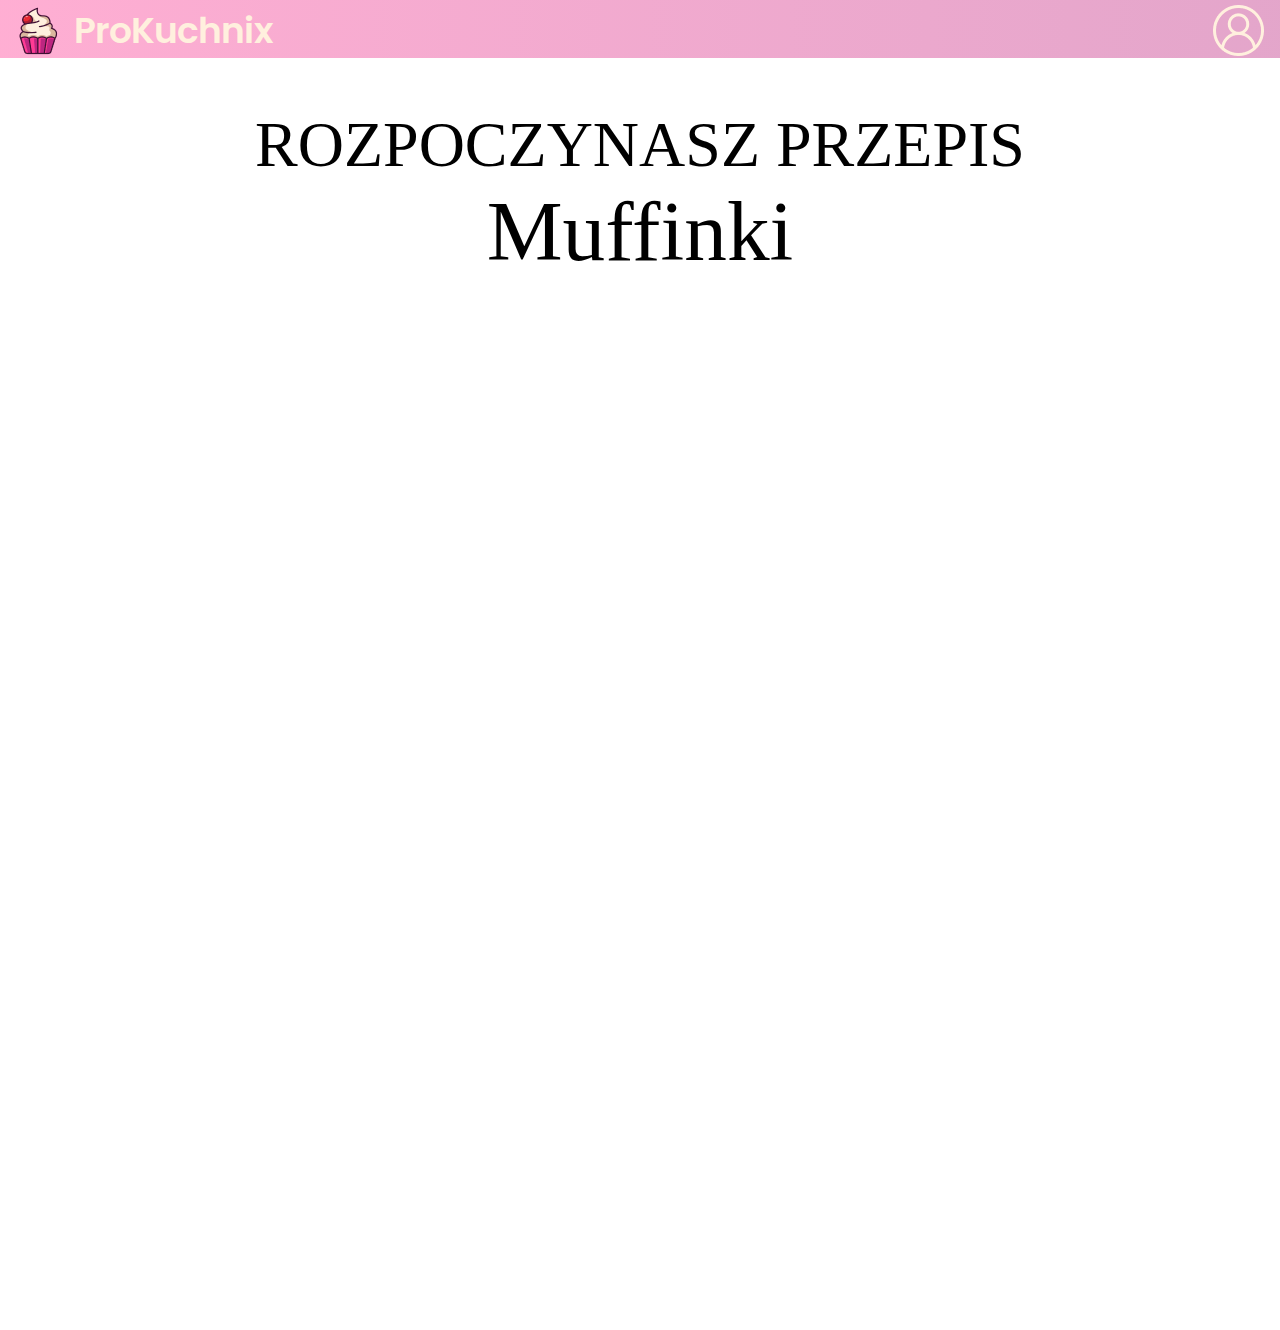
==== Add ingredient/index.html @ 951c2be1 "added empty new mocks" ====
<!DOCTYPE html>
<head>
  <link rel="stylesheet" href="styles.css">
  <link rel="preconnect" href="https://fonts.googleapis.com">
  <link rel="preconnect" href="https://fonts.gstatic.com" crossorigin>
  <link href="https://fonts.googleapis.com/css2?family=Poppins:wght@300;500;600&display=swap" rel="stylesheet">
</head>
<body>
	<div class="topbar">
    <div class="topbar-title">
      <img style="vertical-align: middle" src="logo.png">
      <span style="vertical-align: middle">ProKuchnix</span>
    </div>
    <div class="topbar-buttons">
      <img style="vertical-align: middle" src="user_info.png">
    </div>
  </div>
  <div class="centered-container">
    <div class="recipe-start">
      <p>ROZPOCZYNASZ PRZEPIS</p>
      <p style="font-size: 64pt; font-weight: regular">Muffinki</p>
    </div>
  </div>
</body>
---- Add ingredient/styles.css ----
* {
  margin: 0;
  padding: 0;
}

body {
    padding-bottom: 1000px;
}

.topbar {
    display: flex;
    flex-direction: row;
    align-items: center;
    justify-content: space-between;
    padding-right: 1em;
    background: linear-gradient(90deg, rgba(255,59,148,0.41) 0%, rgba(188,38,128,0.41) 100%);
}

.topbar-title {
    margin-left: 10px;
    color: #FFF0DE;
    display: inline-block;
    font-family: Poppins;
    font-weight: 600;
    font-size: 36px;
    cursor: pointer;
}

.topbar-buttons {
    display: inline-block;
    line-height: 58px;
}

.login, .register, .split {
    background: transparent;
    border: 0;
    font-family: Poppins;
    font-weight: 400;
    color: #FFF0DE;
    font-size: 24px;
}

.login:hover, .register:hover {
    cursor: pointer;
}

.centered-container {
    text-align: center;
}

.recipe-start {
  display: block;
  font-family: Inter;
  font-weight: 500;
  font-size: 48pt;
  margin-top: 50px;
  margin-bottom: 50px;
}
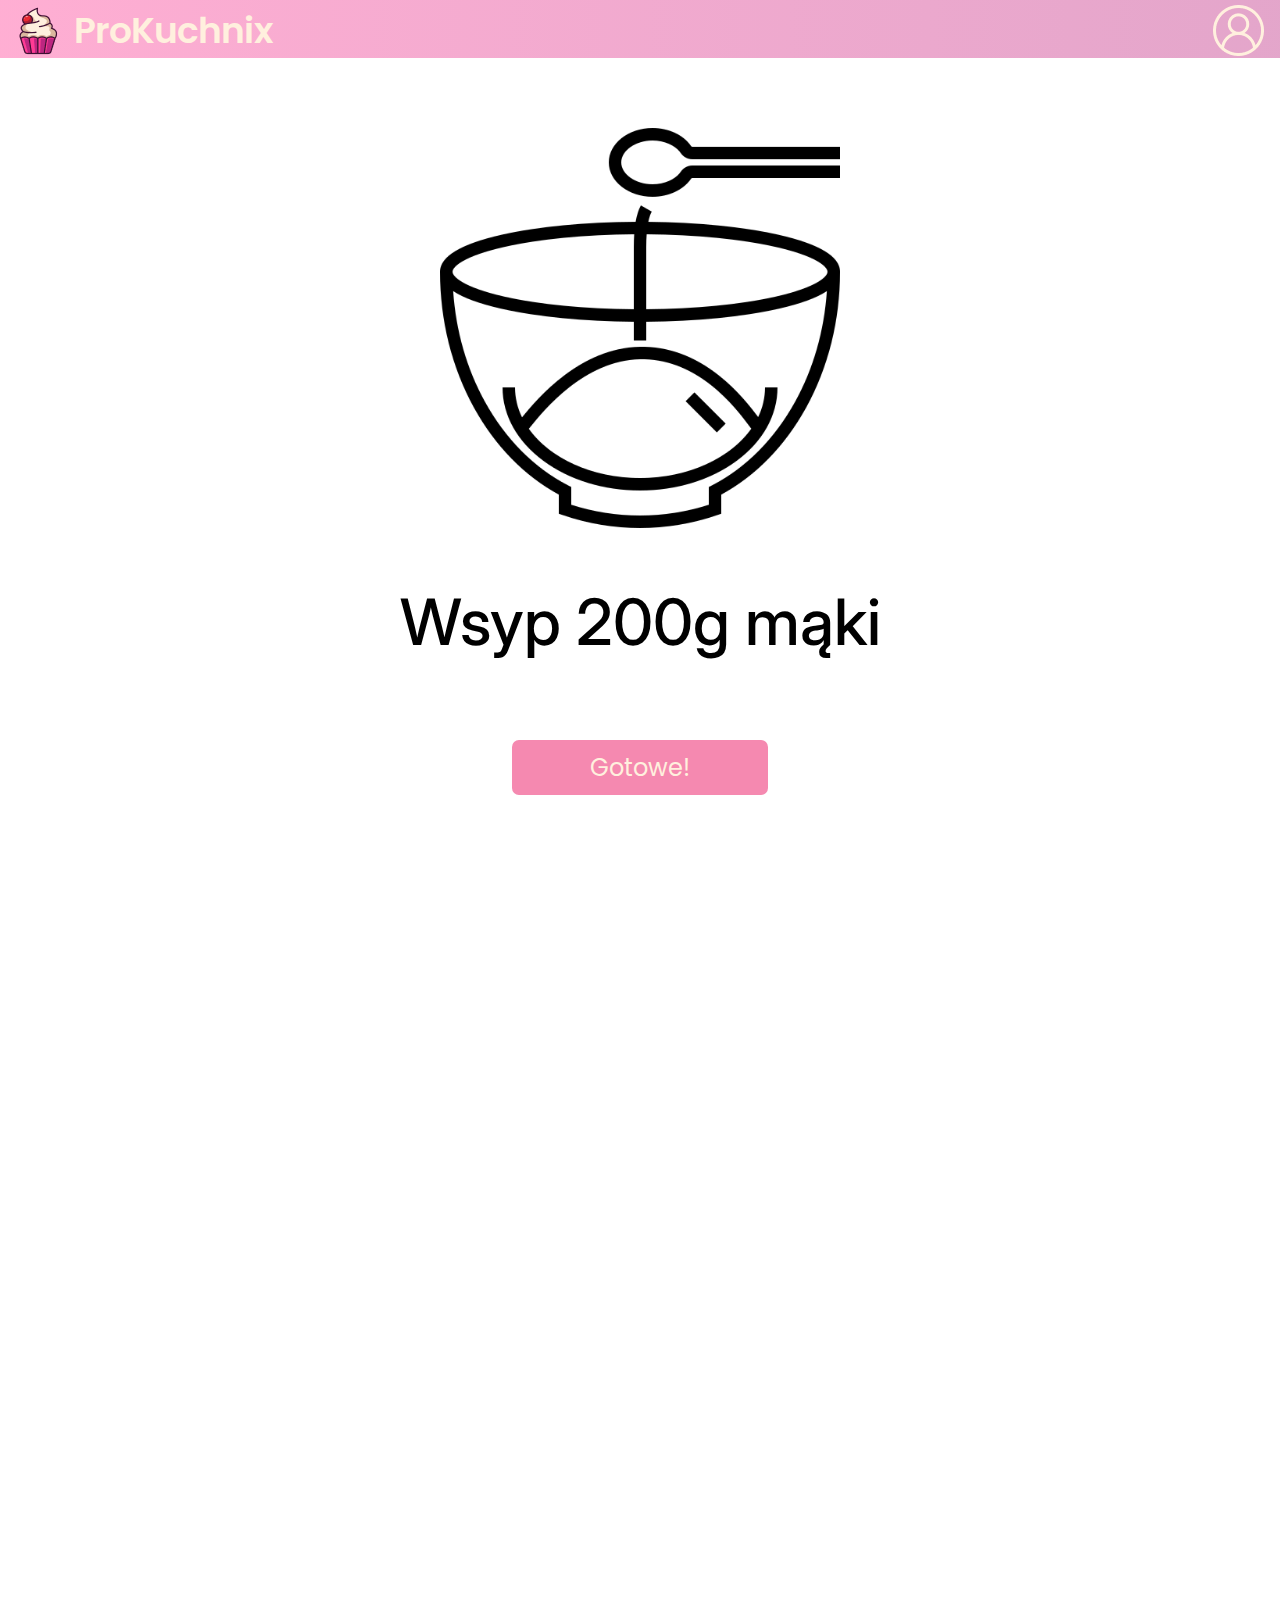
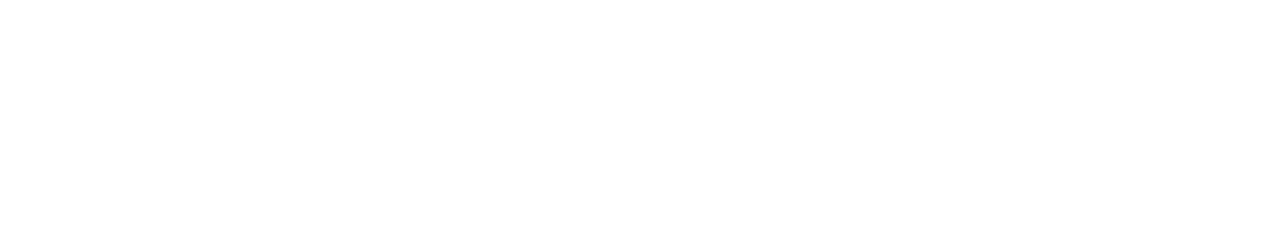
==== commit bd58e041: "Add ingredient mocked" ====
--- a/Add ingredient/index.html
+++ b/Add ingredient/index.html
@@ -4,6 +4,7 @@
   <link rel="preconnect" href="https://fonts.googleapis.com">
   <link rel="preconnect" href="https://fonts.gstatic.com" crossorigin>
   <link href="https://fonts.googleapis.com/css2?family=Poppins:wght@300;500;600&display=swap" rel="stylesheet">
+  <link href="https://fonts.googleapis.com/css2?family=Inter&family=Poppins:wght@300;500;600&display=swap" rel="stylesheet">
 </head>
 <body>
 	<div class="topbar">
@@ -15,10 +16,9 @@
       <img style="vertical-align: middle" src="user_info.png">
     </div>
   </div>
-  <div class="centered-container">
-    <div class="recipe-start">
-      <p>ROZPOCZYNASZ PRZEPIS</p>
-      <p style="font-size: 64pt; font-weight: regular">Muffinki</p>
-    </div>
+	<div class="title">
+    <img id="action-img" src="ingredient-hi_res.png">
+    <p style="margin-top: 40px">Wsyp 200g mąki</p>
+    <button id="start-button">Gotowe!</button>
   </div>
 </body>--- a/Add ingredient/styles.css
+++ b/Add ingredient/styles.css
@@ -44,15 +44,34 @@
     cursor: pointer;
 }
 
-.centered-container {
+.title {
+    display: block;
     text-align: center;
-}
+    font-family: 'Inter';
+    font-weight: 500;
+    font-size: 48pt;
+    margin-top: 70px;
+    margin-bottom: 50px;
+  }
 
-.recipe-start {
-  display: block;
-  font-family: Inter;
-  font-weight: 500;
-  font-size: 48pt;
-  margin-top: 50px;
-  margin-bottom: 50px;
-}+  #action-img {
+    width: 400px;
+  }
+  
+  #start-button {
+      margin-top: 80px;
+      display: inline-block;
+      width: 20%;
+      background-color: #F589B0;
+      color: #FFF0DE;
+      border: 0;
+      border-radius: 7px;
+      text-align: center;
+      font-family: 'Poppins';
+      font-weight: 400;
+      font-size: 1.5rem;
+      cursor: pointer;
+      padding-top: 10px;
+      padding-bottom: 10px;
+  }
+  